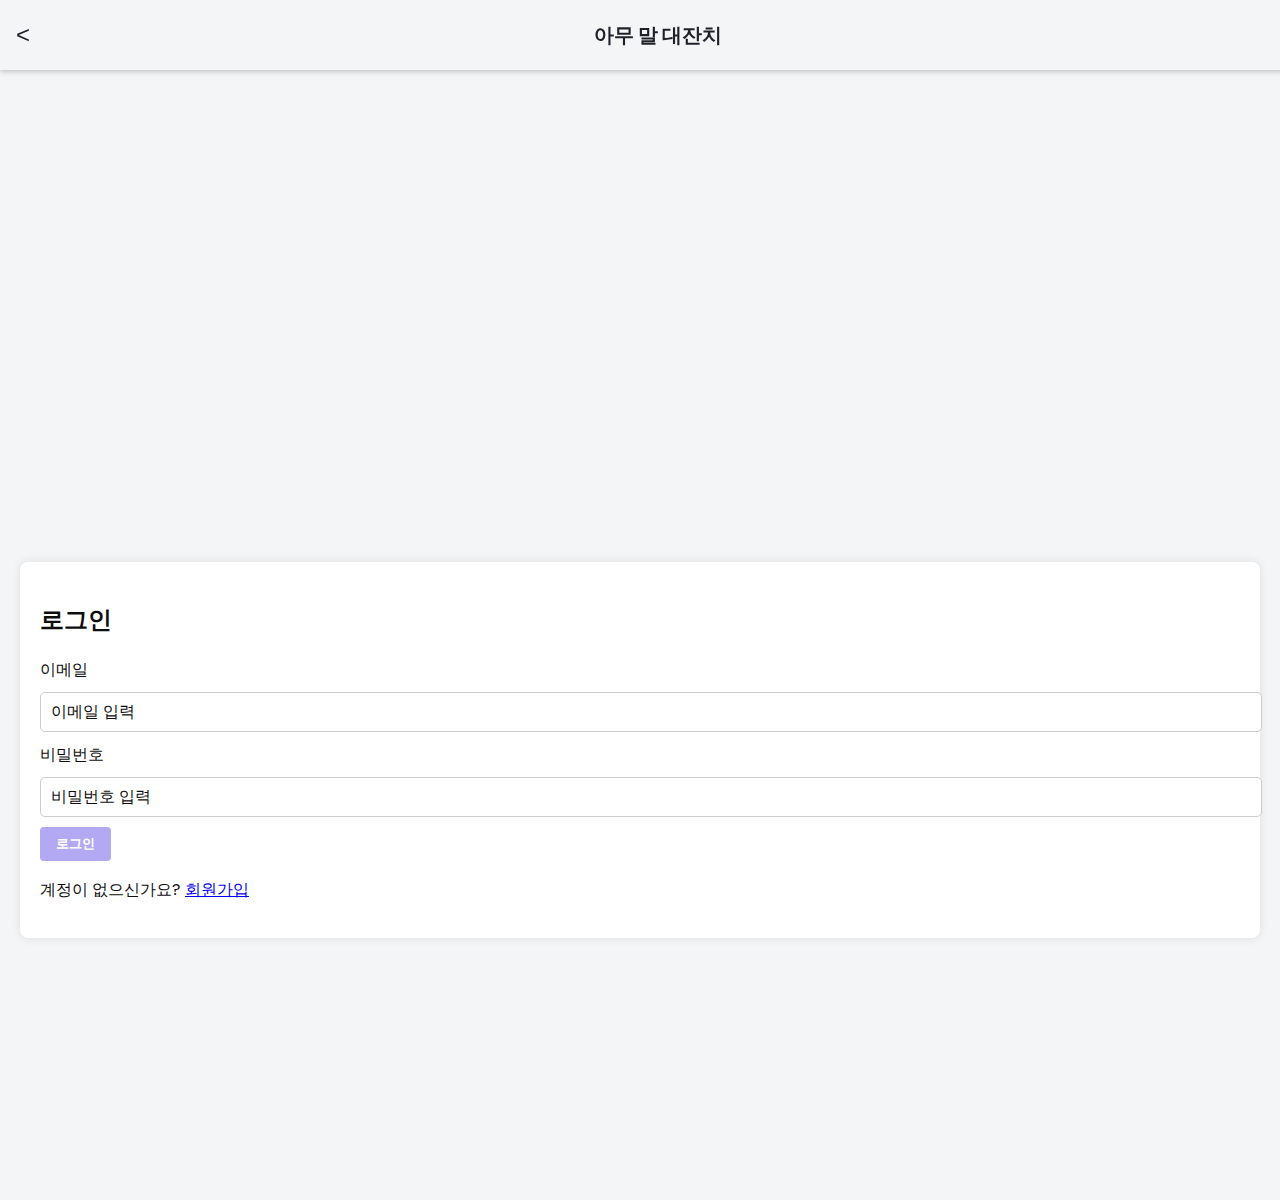
==== index.html @ 168869b0 "처음 프로젝트 업로드" ====
<!DOCTYPE html>
<html lang="ko">
<head>
    <meta charset="UTF-8">
    <meta name="viewport" content="width=device-width, initial-scale=1.0">
    <title>로그인</title>
    <link rel="stylesheet" href="/assets/styles.css">
</head>
<body>
    <!-- ✅ 공통 헤더 추가 -->
    <header class="header">
        <button class="back-btn" onclick="history.back();">&lt;</button>
        <h1 class="title">아무 말 대잔치</h1>
        <img class="profile-img" src="/assets/images/profile.jpg" alt="프로필" />
    </header>

    <main>
        <h2>로그인</h2>
        <form id="login-form">
            <label for="email">이메일</label>
            <input type="email" id="email" class="form-style" placeholder="이메일 입력" required>
            
            <label for="password">비밀번호</label>
            <input type="password" id="password" class="form-style" placeholder="비밀번호 입력" required>
            
            <button type="submit" class="button">로그인</button>
        </form>
        <p>계정이 없으신가요? <a href="/register.html">회원가입</a></p>
    </main>

    <script>
        document.getElementById("login-form").addEventListener("submit", function(event) {
            event.preventDefault(); // 기본 폼 제출 방지

            const email = document.getElementById("email").value.trim();
            const password = document.getElementById("password").value.trim();

            if (!email || !password) {
                alert("이메일과 비밀번호를 입력하세요.");
                return;
            }

            // ✅ 로그인 정보 저장
            const user = {
                id: Date.now(),
                email: email,
                nickname: email.split("@")[0] // 이메일 아이디 부분을 닉네임으로 사용
            };

            localStorage.setItem("currentUser", JSON.stringify(user));

            alert("로그인 성공!");
            window.location.href = "/posts/posts.html"; // 로그인 후 게시판으로 이동
        });
    </script>
</body>
</html>
---- assets/styles.css ----
@import url('https://fonts.googleapis.com/css?family=Poppins:400,500,600,700,800,900');

:root {
    --primary-color: #b3a8f2;
    --secondary-color: #6c757d;
    --background-color: #1f2029;
    --text-color: #0f0e0f;
    --highlight-color: #ffeba7;
}

body {
    margin: 0;
    font-family: 'Poppins', sans-serif;
    background: #F4F5F7;
    display: flex;
    justify-content: center;
    align-items: center;
    height: 100vh;
    color: var(--text-color);
}

main {
    width: 500%;
    max-width: 1200px;
    background: white;
    padding: 20px;
    border-radius: 8px;
    box-shadow: 0 0 10px rgba(0, 0, 0, 0.1);
}

.button {
    padding: 8px 16px;
    border: none;
    border-radius: 4px;
    background-color: var(--primary-color);
    color: white;
    cursor: pointer;
    font-weight: 600;
    transition: all 200ms linear;
}

.button:hover {
    background-color: var(--highlight-color);
    color: var(--background-color);
}

input {
    width: 95%;
    padding: 10px;
    margin: 10px 0;
    border: none;
    border-radius: 4px;
    background-color: #2a2b38;
    color: var(--text-color);
}

input::placeholder {
    color: var(--text-color);
}

.comment-section {
    margin-top: 20px;
}

#comment-input {
    width: 100%;
    height: 60px;
    padding: 10px;
    margin-top: 10px;
    border: 1px solid #ccc;
    border-radius: 5px;
}

.comment {
    padding: 10px;
    margin-top: 10px;
    border-bottom: 1px solid #ddd;
}

.form-style {
    width: 100%; /* 입력 칸을 꽉 차게 */
    padding: 10px;
    font-size: 16px;
    border: 1px solid #ccc;
    border-radius: 5px;
    background-color: white; 
    color: black;
}

#post-content {
    height: 300px; 
    resize: vertical; 
}
#post-create-form {
    max-width: 600px;
    margin: 0 auto;
}

/* 공통 헤더 스타일 */
.header {
    display: flex;
    align-items: center;
    justify-content: space-between;
    padding: 5px 10px;
    background-color: #F4F5F7; 
    color: #1f2029;
    position: fixed;
    top: 0;
    left: 0;
    width: 100%;
    height: 60px;
    box-shadow: 0 2px 5px rgba(0, 0, 0, 0.2);
    z-index: 1000;
}

/* 뒤로가기 버튼 스타일 */
.back-btn {
    background: none;
    border: none;
    color: #1f2029;
    font-size: 24px;
    cursor: pointer;
}

/* 타이틀 스타일 */
.title {
    font-size: 20px;
    font-weight: bold;
    margin: 0;
}

/* 프로필 이미지 스타일 */
.profile-img {
    width: 10px;
    height: 20px;
    border-radius: 10%;
}
/* ✅ "게시글 목록" 중앙 정렬 */
.center-title {
    text-align: center;
    flex-grow: 1; /* 남는 공간을 차지하도록 설정 */
}

/* ✅ "글 작성" 버튼을 오른쪽으로 이동 */
.right-btn {
    position: absolute;
    top: 10px;
    right: 20px;
}

/* ✅ 헤더 때문에 게시글이 가려지는 문제 해결 */
body {
    padding-top: 300px; /* 헤더 높이만큼 여백 추가 */
}

/* ✅ 게시글 목록을 그리드 형식으로 정렬 */
.post-list {
    display: flex;
    flex-wrap: wrap;
    gap: 20px; /* 블록 간 간격 */
    justify-content: center; /* 가운데 정렬 */
    padding: 20px;
}

/* ✅ 개별 게시글 블록 스타일 */
.post-item {
    width: 600px; /* 개별 블록 크기 */
    background: white;
    padding: 15px;
    border-radius: 10px;
    box-shadow: 0 4px 10px rgba(0, 0, 0, 0.1);
    transition: transform 0.2s;
    text-align: center; /* 가운데 정렬 */
}

.post-item:hover {
    transform: translateY(-5px); /* 마우스 오버 시 약간 위로 */
}

/* ✅ 게시글 제목 스타일 */
.post-item h3 {
    margin: 0;
    font-size: 18px;
    font-weight: bold;
    color: #000000;
}

/* ✅ 게시글 내용 스타일 */
.post-item p {
    margin: 10px 0;
    font-size: 14px;
    color: #333;
}

/* ✅ 게시글 날짜 스타일 */
.post-item small {
    font-size: 12px;
    color: #777;
}
/* ✅ 게시판 헤더 스타일 (버튼과 제목을 분리) */
.board-header {
    position: relative; /* 버튼 위치를 조정하기 위해 relative 설정 */
    display: flex;
    justify-content: center; /* 게시글 목록 제목 중앙 정렬 */
    align-items: center;
    margin-bottom: 20px;
}

/* ✅ 게시글 작성 버튼을 오른쪽으로 고정 */
#create-post-btn {
    position: absolute;
    right: 0;
    top: 50%;
    transform: translateY(-50%);
    background: #b3a8f2;
    color: white;
    border: none;
    padding: 10px 15px;
    cursor: pointer;
    border-radius: 5px;
    font-size: 14px;
}

#create-post-btn:hover {
    background: #b3a8f2;
}
/* ✅ 모달 스타일 */
.modal-overlay {
    position: fixed;
    top: 0;
    left: 0;
    width: 100%;
    height: 100%;
    background: rgba(0, 0, 0, 0.5); /* 어두운 배경 */
    display: flex;
    justify-content: center;
    align-items: center;
    z-index: 1000;
    display: none; /* 처음에는 숨김 */
}

.modal {
    background: white;
    padding: 20px;
    border-radius: 10px;
    text-align: center;
    box-shadow: 0 4px 10px rgba(0, 0, 0, 0.2);
    max-width: 400px;
    width: 90%;
}

.modal-title {
    font-size: 18px;
    font-weight: bold;
    margin-bottom: 10px;
}

.modal-content {
    font-size: 16px;
    margin-bottom: 20px;
}

.modal-buttons {
    display: flex;
    justify-content: center;
    gap: 10px;
}

.modal-confirm {
    background: #6a5acd;
    color: white;
    border: none;
    padding: 10px 15px;
    cursor: pointer;
    border-radius: 5px;
}

.modal-confirm:hover {
    background: #5541c0;
}
.post-actions {
    display: flex;
    justify-content: flex-end;
    gap: 8px;
    margin-bottom: 20px;
}

.stat-box {
    display: flex;
    align-items: center;
    gap: 8px;
    justify-content: center;
    font-size: 16px;
    font-weight: bold;
    border-radius: 13px;
    background: #D9D9D9;
    padding: 10px 17px;
    border: none;
    width: 130px;
    height: 50px;
}

.comment-form-container {
    width: 100%;
    background-color: white;
    border-radius: 13px;
    padding: 12px;
    position: relative;
}

.comment-form {
    width: 100%;
    height: 90px;
    padding: 12px;
    border: 1px solid #E5E5E5;
    border-radius: 8px;
    resize: none;
    margin-bottom: 10px;
}

.comment-form button {
    padding: 8px 36px;
    background: #ACA0EB;
    color: white;
    border: none;
    border-radius: 20px;
    cursor: pointer;
    transition: background-color 0.2s;
    position: absolute;
    right: 12px;
    bottom: 10px;
}

.comment-form button:hover {
    background: #7F6AEE;
}

/* ✅ 좋아요, 조회수, 댓글을 가로로 정렬 */
.post-stats {
    display: flex;
    justify-content: center;
    align-items: center;
    gap: 16px; /* 버튼 간 간격 */
    padding: 16px 0;
    border-top: 1px solid #eee;
    margin-top: 20px;
}

/* ✅ 좋아요, 조회수, 댓글 박스 크기 통일 */
.stat-box {
    display: flex;
    align-items: center;
    justify-content: center;
    gap: 8px;
    font-size: 16px;
    font-weight: bold;
    border-radius: 13px;
    background: #D9D9D9;
    padding: 10px 16px;
    border: none;
    width: 130px;  /* ✅ 크기 동일하게 설정 */
    height: 50px;  /* ✅ 크기 동일하게 설정 */
    text-align: center;
}

/* ✅ 좋아요 버튼도 stat-box 스타일 적용 */
#like-button {
    cursor: pointer;
    transition: background-color 0.2s;
    border: none;
    outline: none;
}

/* ✅ 좋아요 버튼이 눌렸을 때 효과 */
#like-button.active {
    background: #ACA0EB;
    color: white;
}
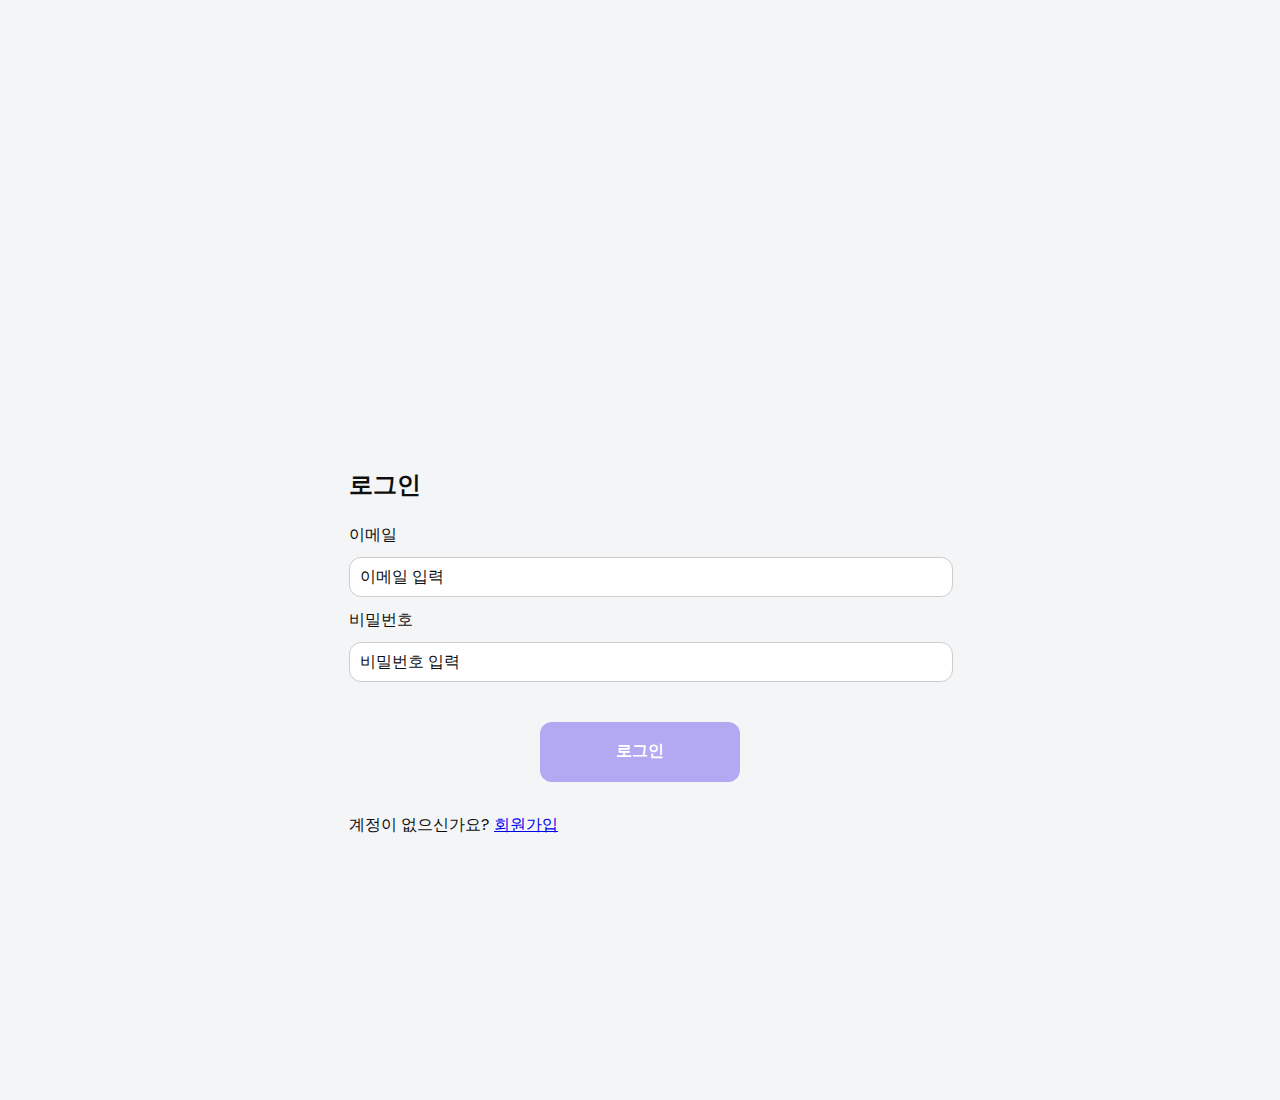
==== commit 9ce70288: "페이지 수정 및 추가" ====
--- a/index.html
+++ b/index.html
@@ -7,13 +7,6 @@
     <link rel="stylesheet" href="/assets/styles.css">
 </head>
 <body>
-    <!-- ✅ 공통 헤더 추가 -->
-    <header class="header">
-        <button class="back-btn" onclick="history.back();">&lt;</button>
-        <h1 class="title">아무 말 대잔치</h1>
-        <img class="profile-img" src="/assets/images/profile.jpg" alt="프로필" />
-    </header>
-
     <main>
         <h2>로그인</h2>
         <form id="login-form">
@@ -25,7 +18,7 @@
             
             <button type="submit" class="button">로그인</button>
         </form>
-        <p>계정이 없으신가요? <a href="/register.html">회원가입</a></p>
+        <p>계정이 없으신가요? <a href="/posts/register.html">회원가입</a></p>
     </main>
 
     <script>
--- a/assets/styles.css
+++ b/assets/styles.css
@@ -17,40 +17,49 @@
     align-items: center;
     height: 100vh;
     color: var(--text-color);
-}
-
-main {
-    width: 500%;
-    max-width: 1200px;
-    background: white;
+
+}
+
+main.board-container {
+    width: 100%;           /* 화면에 맞게 조정 */
+    max-width: 700px;      /* 필요에 따라 최대 폭 지정 */
+    background: #F4F5F7;
     padding: 20px;
-    border-radius: 8px;
-    box-shadow: 0 0 10px rgba(0, 0, 0, 0.1);
-}
+    margin: 0 auto;        /* 가운데 정렬 */
+}
+
 
 .button {
-    padding: 8px 16px;
-    border: none;
-    border-radius: 4px;
+    width: 200px;
+    height: 60px; /* 버튼 높이 설정 */
+    border: none;
+    border-radius: 12px;
     background-color: var(--primary-color);
     color: white;
     cursor: pointer;
-    font-weight: 600;
+    font-weight: bold;
+    font-size: 16px;
     transition: all 200ms linear;
-}
+    display: flex;               /* 플렉스 박스로 전환 */
+    justify-content: center;     /* 가로 중앙 정렬 */
+    align-items: center;         /* 세로 중앙 정렬 */
+    margin: 30px auto;           /* 중앙 정렬 */
+}
+
 
 .button:hover {
     background-color: var(--highlight-color);
     color: var(--background-color);
 }
 
+/* 이미지넣는 컨테이너디자인 */ 
 input {
     width: 95%;
     padding: 10px;
     margin: 10px 0;
     border: none;
     border-radius: 4px;
-    background-color: #2a2b38;
+    background-color: #F4F5F7;
     color: var(--text-color);
 }
 
@@ -63,9 +72,8 @@
 }
 
 #comment-input {
-    width: 100%;
+    width: 95%;
     height: 60px;
-    padding: 10px;
     margin-top: 10px;
     border: 1px solid #ccc;
     border-radius: 5px;
@@ -75,21 +83,91 @@
     padding: 10px;
     margin-top: 10px;
     border-bottom: 1px solid #ddd;
+
+}
+
+/* 댓글 등록 버튼 전용 오버라이드 (필요 시) */
+#comment-button.button {
+    width: 150px;    /* 예시: 폭을 줄임 */
+    height: 40px;    /* 예시: 높이 설정 */
+    margin: 20px auto;
+}
+
+/*뎃글 수정,삭제 스타일 */
+.comment-item {
+    position: relative;
+    padding: 10px;
+    display: flex;
+    justify-content: space-between;
+    align-items: center;
+}
+
+.comment-time {
+    font-size: 12px;
+    color: #777;
+    margin-left: 8px;
+}
+
+/* 댓글 수정/삭제 버튼 컨테이너: 오른쪽 정렬 */
+.comment-actions {
+    display: flex;
+    gap: 5px;
+}
+
+/* 수정 및 삭제 버튼 스타일 */
+.edit-comment,
+.delete-comment {
+    background: white;
+    border-radius: 12px;
+    border: 1px solid #b3a8f2; 
+    color: #b3a8f2;
+    cursor: pointer;
+    font-size: 12px;
+    padding: 0 4px;
+}
+
+.edit-comment:hover,
+.delete-comment:hover {
+    background-color: var(--highlight-color);
+}
+
+
+
+.form-style textarea {
+    width: 100%;
+    height: 320px;
+    padding: 16px;
+    border: 1px solid #E5E5E5;
+    border-radius: 8px;
+    font-size: 16px;
+    resize: vertical;
 }
 
 .form-style {
-    width: 100%; /* 입력 칸을 꽉 차게 */
+    width: 100%;     
+    max-width: 100%;   
     padding: 10px;
     font-size: 16px;
     border: 1px solid #ccc;
-    border-radius: 5px;
+    border-radius: 12px;
     background-color: white; 
     color: black;
+    margin-top: 10px;
+}
+
+.input-group input[type="text"] {
+    width: 100%;
+    height: 48px;
+    padding: 0 16px;
+    border: 1px solid #E5E5E5;
+    border-radius: 8px;
+    font-size: 16px;
 }
 
 #post-content {
     height: 300px; 
-    resize: vertical; 
+    resize: vertical;
+    max-width: 600pt;
 }
 #post-create-form {
     max-width: 600px;
@@ -129,12 +207,6 @@
     margin: 0;
 }
 
-/* 프로필 이미지 스타일 */
-.profile-img {
-    width: 10px;
-    height: 20px;
-    border-radius: 10%;
-}
 /* ✅ "게시글 목록" 중앙 정렬 */
 .center-title {
     text-align: center;
@@ -150,7 +222,7 @@
 
 /* ✅ 헤더 때문에 게시글이 가려지는 문제 해결 */
 body {
-    padding-top: 300px; /* 헤더 높이만큼 여백 추가 */
+    padding-top: 200px; /* 헤더 높이만큼 여백 추가 */
 }
 
 /* ✅ 게시글 목록을 그리드 형식으로 정렬 */
@@ -165,6 +237,7 @@
 /* ✅ 개별 게시글 블록 스타일 */
 .post-item {
     width: 600px; /* 개별 블록 크기 */
+    max-width: 600px;
     background: white;
     padding: 15px;
     border-radius: 10px;
@@ -217,12 +290,17 @@
     border: none;
     padding: 10px 15px;
     cursor: pointer;
-    border-radius: 5px;
+    border-radius: 15px;
     font-size: 14px;
+    width: 150px;      /* 버튼 폭을 줄임 */
+    height: 40px;      /* 버튼 높이를 줄임 */
+    font-size: 14px;   /* 글자 크기도 줄임 */
+    margin: 20px auto; /* 필요에 따라 여백 조절 */
 }
 
 #create-post-btn:hover {
     background: #b3a8f2;
+    background-color: var(--highlight-color); /* hover 시 변경될 색상 */
 }
 /* ✅ 모달 스타일 */
 .modal-overlay {
@@ -303,7 +381,7 @@
 .comment-form-container {
     width: 100%;
     background-color: white;
-    border-radius: 13px;
+    border-radius: 15px;
     padding: 12px;
     position: relative;
 }
@@ -376,3 +454,76 @@
     background: #ACA0EB;
     color: white;
 }
+
+
+.post-header {
+    text-align: center; /* 텍스트 중앙 정렬 */
+    display: flex;
+    justify-content: center; /* 가로 중앙 정렬 */
+    align-items: center; /* 세로 중앙 정렬 */
+    width: 100%;
+}
+
+
+/* 프로필 이미지 디자인 */
+
+.profile-image {
+    width: 32px;
+    height: 32px;
+    border-radius: 50%;
+    object-fit: cover;
+    transition: filter 0.2s ease; 
+}
+
+
+/*뎃글 수정창 */
+
+.modal-overlay {
+    position: fixed;
+    top: 0;
+    left: 0;
+    width: 100%;
+    height: 100%;
+    background: rgba(0,0,0,0.5);
+    display: none;
+    justify-content: center;
+    align-items: center;
+    z-index: 1000;
+}
+.modal {
+    background: white;
+    padding: 20px;
+    border-radius: 10px;
+    width: 90%;
+    max-width: 400px;
+}
+.modal-textarea {
+    width: 100%;
+    height: 100px;
+    margin-bottom: 10px;
+    border: 1px solid #E5E5E5;
+    border-radius: 8px;
+    resize: none;
+}
+.modal-buttons {
+    text-align: right;
+}
+.modal-confirm,
+.modal-cancel {
+    padding: 8px 12px;
+    margin-left: 10px;
+    border: none;
+    border-radius: 5px;
+    cursor: pointer;
+}
+.modal-confirm {
+    background-color: var(--primary-color);
+    color: white;
+}
+.modal-cancel {
+    background-color: #ccc;
+    color: black;
+}
+.modal-confirm:hover {
+    background-color: var(--highlight-color);
+}
